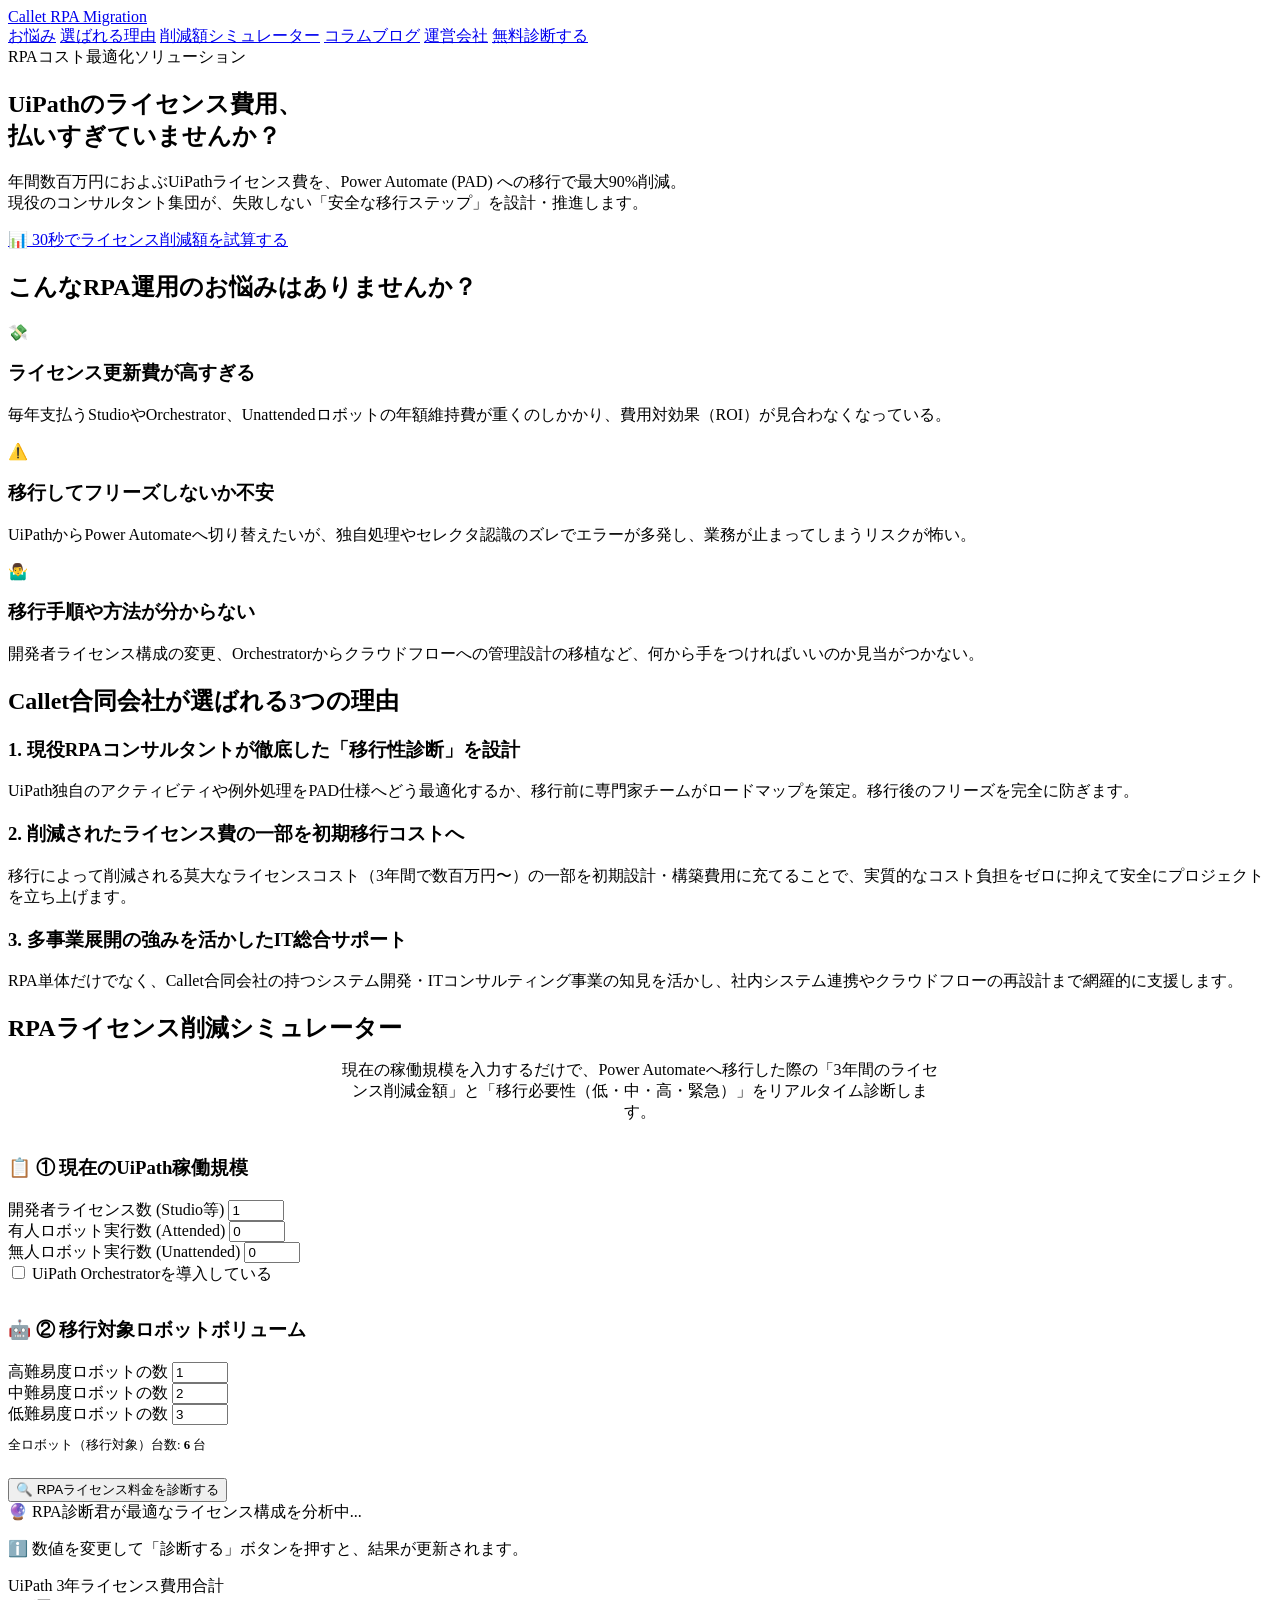
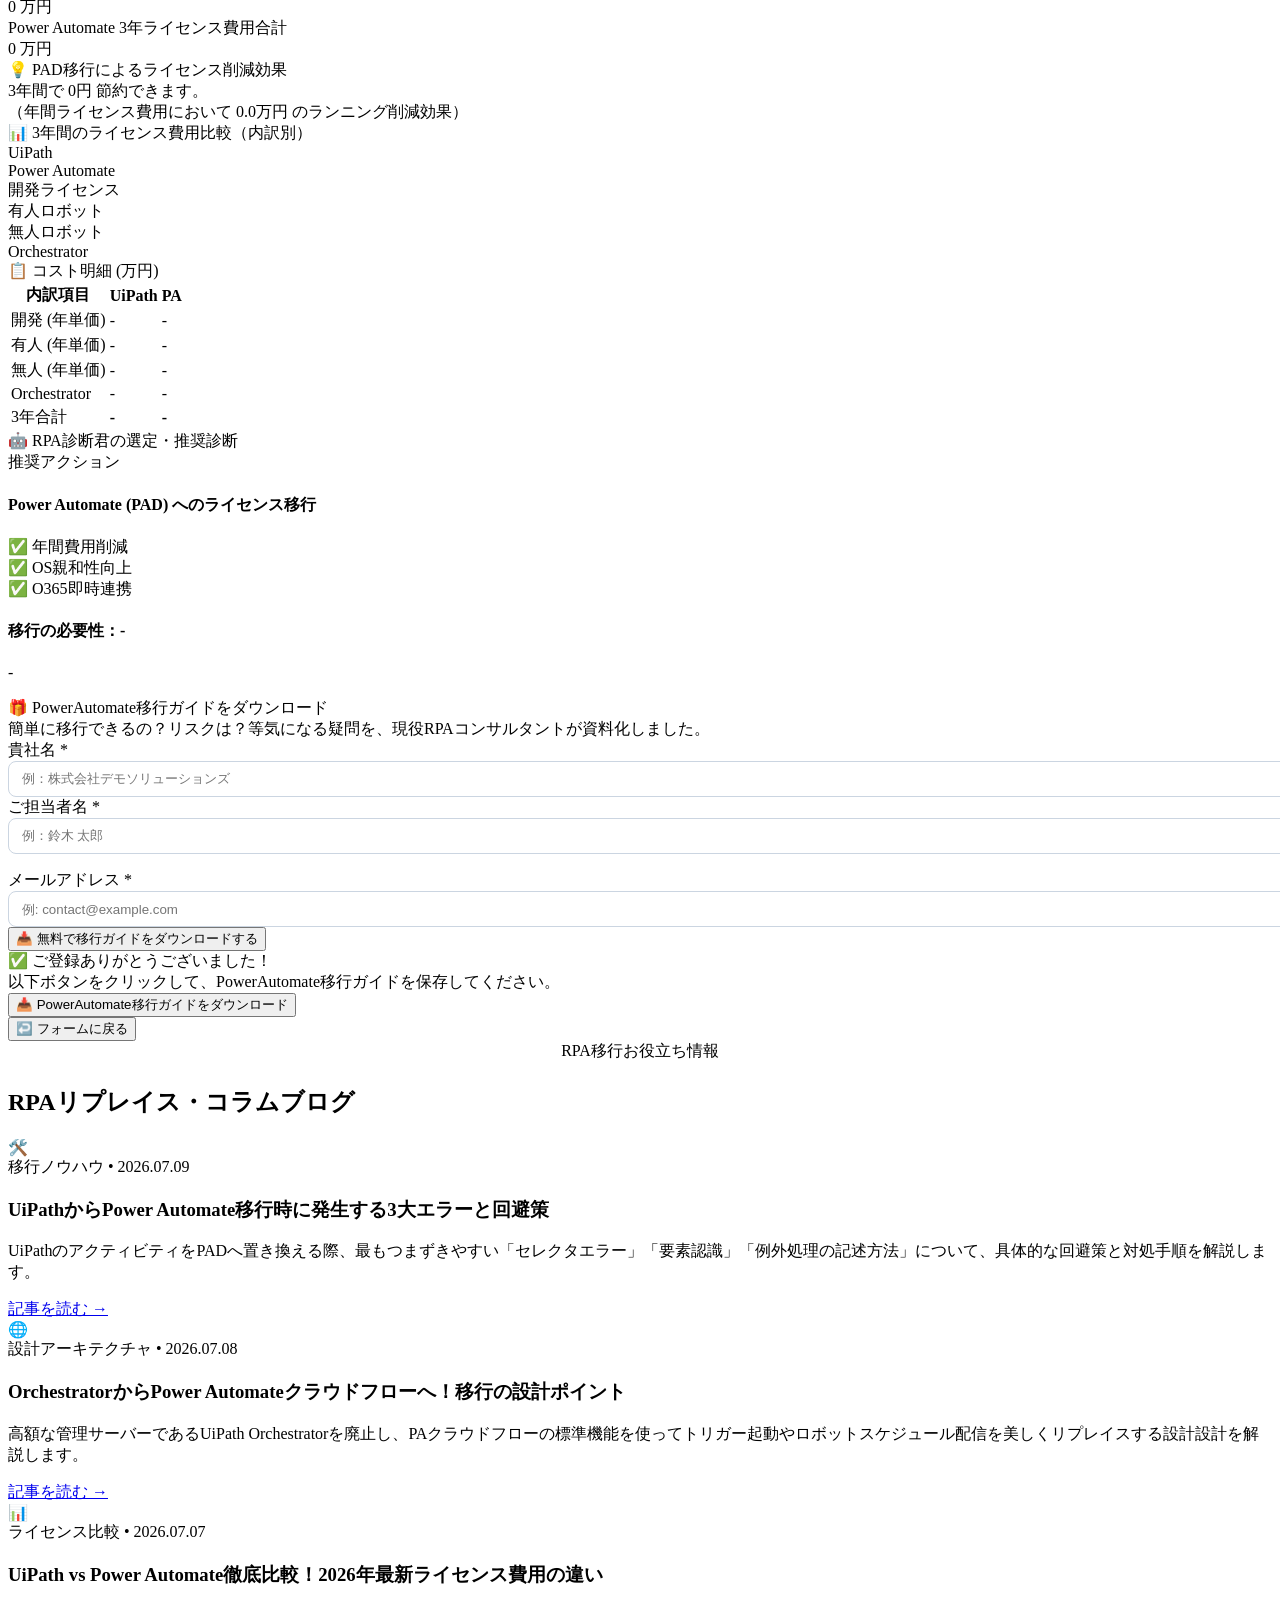
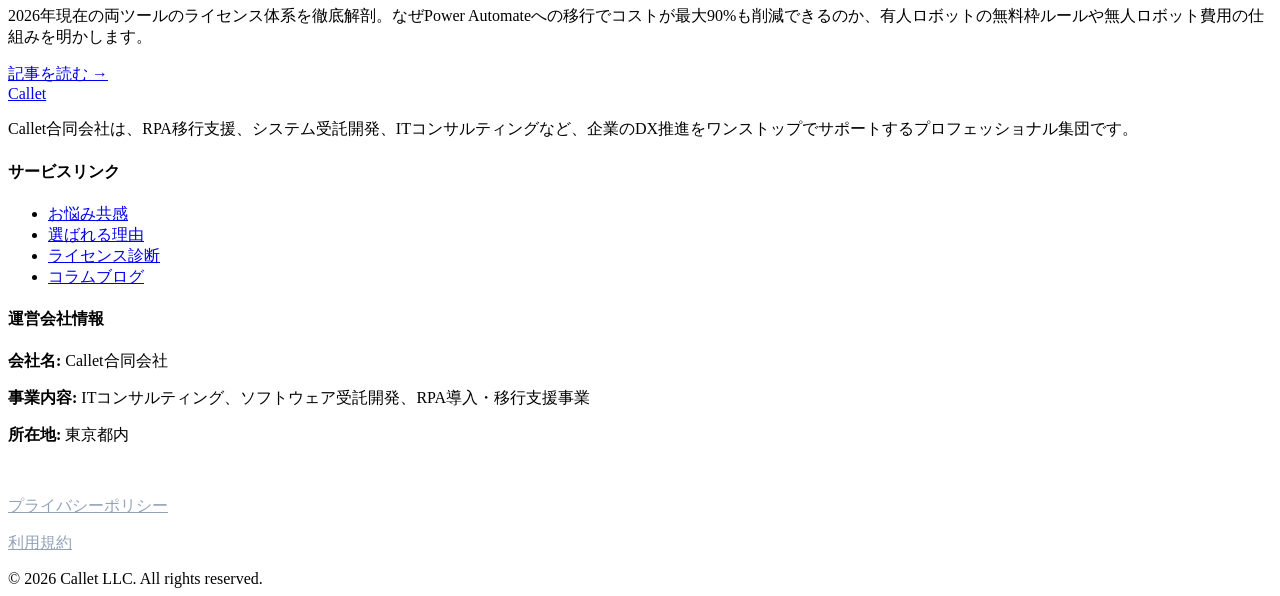
==== index.html @ a273c0b5 "Initial commit: add index.html" ====
<!DOCTYPE html>
<html lang="ja">
<head>
    <meta charset="UTF-8">
    <meta name="viewport" content="width=device-width, initial-scale=1.0">
    <title>RPAライセンス費用比較・PAD移行シミュレーター | 無料診断 | Callet合同会社</title>
    <meta name="description" content="UiPathからPower Automate (PAD) へのリプレイスで、ロボット運用ライセンス費用を最大90%削減。現役RPAコンサルタントが移行性診断から設計、安定テストまで安全な移行をフルサポートします。">
    <link rel="stylesheet" href="styles.css">
</head>
<body>

    <!-- Header Navigation -->
    <header>
        <div class="nav-container">
            <a href="#" class="logo">Callet <span>RPA Migration</span></a>
            <nav class="nav-links">
                <a href="#pain">お悩み</a>
                <a href="#features">選ばれる理由</a>
                <a href="#simulator">削減額シミュレーター</a>
                <a href="#blog">コラムブログ</a>
                <a href="#corporate">運営会社</a>
                <a href="#simulator" class="cta-nav">無料診断する</a>
            </nav>
        </div>
    </header>

    <!-- Hero Section -->
    <section class="hero-section">
        <div class="hero-container">
            <span class="badge">RPAコスト最適化ソリューション</span>
            <h1>UiPathのライセンス費用、<br><span>払いすぎていませんか？</span></h1>
            <p class="subtitle">
                年間数百万円におよぶUiPathライセンス費を、Power Automate (PAD) への移行で最大90%削減。<br>
                現役のコンサルタント集団が、失敗しない「安全な移行ステップ」を設計・推進します。
            </p>
            <a href="#simulator" class="btn-primary">📊 30秒でライセンス削減額を試算する</a>
        </div>
    </section>

    <!-- Pain Points Section -->
    <section id="pain" class="pain-section">
        <div class="section-container">
            <h2 class="section-title">こんなRPA運用のお悩みはありませんか？</h2>
            <div class="pain-grid">
                <div class="pain-card">
                    <div class="pain-icon">💸</div>
                    <h3>ライセンス更新費が高すぎる</h3>
                    <p>毎年支払うStudioやOrchestrator、Unattendedロボットの年額維持費が重くのしかかり、費用対効果（ROI）が見合わなくなっている。</p>
                </div>
                <div class="pain-card">
                    <div class="pain-icon">⚠️</div>
                    <h3>移行してフリーズしないか不安</h3>
                    <p>UiPathからPower Automateへ切り替えたいが、独自処理やセレクタ認識のズレでエラーが多発し、業務が止まってしまうリスクが怖い。</p>
                </div>
                <div class="pain-card">
                    <div class="pain-icon">🤷‍♂️</div>
                    <h3>移行手順や方法が分からない</h3>
                    <p>開発者ライセンス構成の変更、Orchestratorからクラウドフローへの管理設計の移植など、何から手をつければいいのか見当がつかない。</p>
                </div>
            </div>
        </div>
    </section>

    <!-- Features Section -->
    <section id="features" class="choose-section">
        <div class="section-container">
            <h2 class="section-title">Callet合同会社が選ばれる3つの理由</h2>
            <div class="feature-grid">
                <div class="feature-card">
                    <h3>1. 現役RPAコンサルタントが徹底した「移行性診断」を設計</h3>
                    <p>UiPath独自のアクティビティや例外処理をPAD仕様へどう最適化するか、移行前に専門家チームがロードマップを策定。移行後のフリーズを完全に防ぎます。</p>
                </div>
                <div class="feature-card">
                    <h3>2. 削減されたライセンス費の一部を初期移行コストへ</h3>
                    <p>移行によって削減される莫大なライセンスコスト（3年間で数百万円〜）の一部を初期設計・構築費用に充てることで、実質的なコスト負担をゼロに抑えて安全にプロジェクトを立ち上げます。</p>
                </div>
                <div class="feature-card">
                    <h3>3. 多事業展開の強みを活かしたIT総合サポート</h3>
                    <p>RPA単体だけでなく、Callet合同会社の持つシステム開発・ITコンサルティング事業の知見を活かし、社内システム連携やクラウドフローの再設計まで網羅的に支援します。</p>
                </div>
            </div>
        </div>
    </section>

    <!-- Simulator Section (Direct Native calculator) -->
    <section id="simulator" class="simulator-section">
        <div class="simulator-container">
            <h2 class="section-title" style="margin-bottom: 1rem;">RPAライセンス削減シミュレーター</h2>
            <p style="text-align: center; color: var(--text-muted); max-width: 600px; margin: 0 auto 2rem auto;">
                現在の稼働規模を入力するだけで、Power Automateへ移行した際の「3年間のライセンス削減金額」と「移行必要性（低・中・高・緊急）」をリアルタイム診断します。
            </p>
            
            <div class="calc-grid">
                <!-- Sidebar Input form -->
                <div class="calc-sidebar">
                    <h3>📋 ① 現在のUiPath稼働規模</h3>
                    <div class="form-group">
                        <label for="devs">開発者ライセンス数 (Studio等)</label>
                        <input type="number" id="devs" min="0" max="100" value="1">
                    </div>
                    <div class="form-group">
                        <label for="attended">有人ロボット実行数 (Attended)</label>
                        <input type="number" id="attended" min="0" max="500" value="0">
                    </div>
                    <div class="form-group">
                        <label for="unattended">無人ロボット実行数 (Unattended)</label>
                        <input type="number" id="unattended" min="0" max="100" value="0">
                    </div>
                    <div class="checkbox-group">
                        <input type="checkbox" id="has_orchestrator">
                        <label for="has_orchestrator">UiPath Orchestratorを導入している</label>
                    </div>

                    <h3 style="margin-top: 2rem;">🤖 ② 移行対象ロボットボリューム</h3>
                    <div class="form-group">
                        <label for="high_complexity">高難易度ロボットの数</label>
                        <input type="number" id="high_complexity" min="0" max="100" value="1">
                    </div>
                    <div class="form-group">
                        <label for="mid_complexity">中難易度ロボットの数</label>
                        <input type="number" id="mid_complexity" min="0" max="100" value="2">
                    </div>
                    <div class="form-group">
                        <label for="low_complexity">低難易度ロボットの数</label>
                        <input type="number" id="low_complexity" min="0" max="100" value="3">
                    </div>
                    
                    <p style="font-size: 0.8rem; color: var(--text-muted); margin-bottom: 1.5rem;" id="total_robots_caption">
                        全ロボット（移行対象）台数: <strong>6</strong> 台
                    </p>

                    <button class="btn-diagnose" id="btn_diagnose">🔍 RPAライセンス料金を診断する</button>
                </div>

                <!-- Display container -->
                <div>
                    <!-- State A: Waiting for diagnosis -->
                    <div class="loading-box" id="loading_box">
                        <div class="spinner"></div>
                        <div class="loading-text">🔮 RPA診断君が最適なライセンス構成を分析中...</div>
                    </div>

                    <!-- State B: Result display -->
                    <div class="results-box" id="results_box">
                        <p class="reset-caption">ℹ️ 数値を変更して「診断する」ボタンを押すと、結果が更新されます。</p>
                        
                        <div class="value-cards-grid">
                            <div class="val-card">
                                <div class="val-card-title">UiPath 3年ライセンス費用合計</div>
                                <div class="val-card-num" id="val_uipath_3y">0 万円</div>
                            </div>
                            <div class="val-card">
                                <div class="val-card-title">Power Automate 3年ライセンス費用合計</div>
                                <div class="val-card-num" id="val_pa_3y">0 万円</div>
                            </div>
                        </div>

                        <!-- Savings banner -->
                        <div class="savings-banner" id="savings_banner">
                            <span class="savings-label">💡 PAD移行によるライセンス削減効果</span>
                            <div class="savings-amount" id="val_savings">3年間で 0円 節約できます。</div>
                            <span class="savings-sub" id="val_savings_sub">（年間ライセンス費用において 0.0万円 のランニング削減効果）</span>
                        </div>

                        <!-- Graph and Details -->
                        <div class="data-display-grid">
                            <div class="chart-container">
                                <div class="chart-title">📊 3年間のライセンス費用比較（内訳別）</div>
                                <div class="chart-stage">
                                    <div class="chart-bar-wrapper">
                                        <div class="chart-bar" id="bar_uipath">
                                            <div class="chart-segment seg-orch" id="seg_ui_orch"></div>
                                            <div class="chart-segment seg-unattended" id="seg_ui_unattended"></div>
                                            <div class="chart-segment seg-attended" id="seg_ui_attended"></div>
                                            <div class="chart-segment seg-dev" id="seg_ui_dev"></div>
                                        </div>
                                        <div class="chart-label">UiPath</div>
                                    </div>
                                    <div class="chart-bar-wrapper">
                                        <div class="chart-bar" id="bar_pa">
                                            <div class="chart-segment seg-unattended" id="seg_pa_unattended"></div>
                                            <div class="chart-segment seg-attended" id="seg_pa_attended"></div>
                                            <div class="chart-segment seg-dev" id="seg_pa_dev"></div>
                                        </div>
                                        <div class="chart-label">Power Automate</div>
                                    </div>
                                </div>
                                <div class="chart-legend">
                                    <div class="legend-item"><div class="legend-color seg-dev"></div>開発ライセンス</div>
                                    <div class="legend-item"><div class="legend-color seg-attended"></div>有人ロボット</div>
                                    <div class="legend-item"><div class="legend-color seg-unattended"></div>無人ロボット</div>
                                    <div class="legend-item"><div class="legend-color seg-orch"></div>Orchestrator</div>
                                </div>
                            </div>

                            <div class="table-container">
                                <div class="table-title">📋 コスト明細 (万円)</div>
                                <table class="detail-table">
                                    <thead>
                                        <tr>
                                            <th>内訳項目</th>
                                            <th>UiPath</th>
                                            <th>PA</th>
                                        </tr>
                                    </thead>
                                    <tbody>
                                        <tr>
                                            <td>開発 (年単価)</td>
                                            <td id="td_ui_dev">-</td>
                                            <td id="td_pa_dev">-</td>
                                        </tr>
                                        <tr>
                                            <td>有人 (年単価)</td>
                                            <td id="td_ui_attended">-</td>
                                            <td id="td_pa_attended">-</td>
                                        </tr>
                                        <tr>
                                            <td>無人 (年単価)</td>
                                            <td id="td_ui_unattended">-</td>
                                            <td id="td_pa_unattended">-</td>
                                        </tr>
                                        <tr>
                                            <td>Orchestrator</td>
                                            <td id="td_ui_orch">-</td>
                                            <td>-</td>
                                        </tr>
                                        <tr>
                                            <td>3年合計</td>
                                            <td id="td_ui_total" style="font-weight:700;">-</td>
                                            <td id="td_pa_total" style="font-weight:700;">-</td>
                                        </tr>
                                    </tbody>
                                </table>
                            </div>
                        </div>

                        <!-- Recommendations -->
                        <div class="rec-box">
                            <div class="rec-title">🤖 RPA診断君の選定・推奨診断</div>
                            <div class="rec-grid">
                                <div class="rec-action-card">
                                    <span class="rec-action-tag">推奨アクション</span>
                                    <h4 class="rec-action-val">Power Automate (PAD) へのライセンス移行</h4>
                                    <div class="rec-action-points">
                                        <div>✅ 年間費用削減</div>
                                        <div>✅ OS親和性向上</div>
                                        <div>✅ O365即時連携</div>
                                    </div>
                                </div>
                                <div class="rec-details">
                                    <h4>移行の必要性：<span class="urgency-badge-span" id="val_urgency_badge">-</span></h4>
                                    <p class="rec-desc-text" id="val_urgency_desc">-</p>
                                </div>
                            </div>
                        </div>

                        <!-- Download Area -->
                        <div class="cta-download-box" id="cta_download_area">
                            <div class="download-title">🎁 PowerAutomate移行ガイドをダウンロード</div>
                            <div class="download-sub">簡単に移行できるの？リスクは？等気になる疑問を、現役RPAコンサルタントが資料化しました。</div>
                            
                            <!-- Download Input Form -->
                            <div class="native-form" id="dl_form_box">
                                <div class="form-row">
                                    <div class="form-group">
                                        <label for="company_name">貴社名 *</label>
                                        <input type="text" id="company_name" placeholder="例：株式会社デモソリューションズ" style="width:100%; padding:0.6rem 0.8rem; border:1px solid #CBD5E1; border-radius:8px; outline:none;">
                                    </div>
                                    <div class="form-group">
                                        <label for="contact_name">ご担当者名 *</label>
                                        <input type="text" id="contact_name" placeholder="例：鈴木 太郎" style="width:100%; padding:0.6rem 0.8rem; border:1px solid #CBD5E1; border-radius:8px; outline:none;">
                                    </div>
                                </div>
                                <div class="form-group" style="margin-top:1rem;">
                                    <label for="email">メールアドレス *</label>
                                    <input type="email" id="email" placeholder="例: contact@example.com" style="width:100%; padding:0.6rem 0.8rem; border:1px solid #CBD5E1; border-radius:8px; outline:none;">
                                </div>
                                <button class="btn-submit-download" id="btn_submit_download">📥 無料で移行ガイドをダウンロードする</button>
                            </div>

                            <!-- Success Area -->
                            <div class="download-success-box" id="dl_success_box">
                                <div class="download-success-title">✅ ご登録ありがとうございました！</div>
                                <div class="download-success-sub">以下ボタンをクリックして、PowerAutomate移行ガイドを保存してください。</div>
                                <button class="btn-file-dl" id="btn_trigger_file_dl">📥 PowerAutomate移行ガイドをダウンロード</button>
                                <br>
                                <button class="btn-form-reset" id="btn_form_reset">↩️ フォームに戻る</button>
                            </div>
                        </div>

                    </div>
                </div>
            </div>
        </div>
    </section>

    <!-- Blog Archive Section (New) -->
    <section id="blog" class="blog-section">
        <div class="section-container">
            <span class="badge" style="display:block; width:fit-content; margin:0 auto 1.5rem auto;">RPA移行お役立ち情報</span>
            <h2 class="section-title">RPAリプレイス・コラムブログ</h2>
            
            <div class="blog-grid">
                <!-- Blog Card 1 -->
                <div class="blog-card">
                    <div class="blog-card-image-placeholder">🛠️</div>
                    <div class="blog-card-content">
                        <div class="blog-card-meta">移行ノウハウ • 2026.07.09</div>
                        <h3 class="blog-card-title">UiPathからPower Automate移行時に発生する3大エラーと回避策</h3>
                        <p class="blog-card-excerpt">UiPathのアクティビティをPADへ置き換える際、最もつまずきやすい「セレクタエラー」「要素認識」「例外処理の記述方法」について、具体的な回避策と対処手順を解説します。</p>
                        <a href="blog-details.html?id=1" class="blog-card-link">記事を読む &rarr;</a>
                    </div>
                </div>

                <!-- Blog Card 2 -->
                <div class="blog-card">
                    <div class="blog-card-image-placeholder">🌐</div>
                    <div class="blog-card-content">
                        <div class="blog-card-meta">設計アーキテクチャ • 2026.07.08</div>
                        <h3 class="blog-card-title">OrchestratorからPower Automateクラウドフローへ！移行の設計ポイント</h3>
                        <p class="blog-card-excerpt">高額な管理サーバーであるUiPath Orchestratorを廃止し、PAクラウドフローの標準機能を使ってトリガー起動やロボットスケジュール配信を美しくリプレイスする設計設計を解説します。</p>
                        <a href="blog-details.html?id=2" class="blog-card-link">記事を読む &rarr;</a>
                    </div>
                </div>

                <!-- Blog Card 3 -->
                <div class="blog-card">
                    <div class="blog-card-image-placeholder">📊</div>
                    <div class="blog-card-content">
                        <div class="blog-card-meta">ライセンス比較 • 2026.07.07</div>
                        <h3 class="blog-card-title">UiPath vs Power Automate徹底比較！2026年最新ライセンス費用の違い</h3>
                        <p class="blog-card-excerpt">2026年現在の両ツールのライセンス体系を徹底解剖。なぜPower Automateへの移行でコストが最大90%も削減できるのか、有人ロボットの無料枠ルールや無人ロボット費用の仕組みを明かします。</p>
                        <a href="blog-details.html?id=3" class="blog-card-link">記事を読む &rarr;</a>
                    </div>
                </div>
            </div>
        </div>
    </section>

    <!-- Footer -->
    <footer id="corporate">
        <div class="footer-container">
            <div>
                <a href="#" class="footer-logo">Callet</a>
                <p class="footer-desc">
                    Callet合同会社は、RPA移行支援、システム受託開発、ITコンサルティングなど、企業のDX推進をワンストップでサポートするプロフェッショナル集団です。
                </p>
            </div>
            <div>
                <h4 class="footer-title">サービスリンク</h4>
                <ul class="footer-links">
                    <li><a href="#pain">お悩み共感</a></li>
                    <li><a href="#features">選ばれる理由</a></li>
                    <li><a href="#simulator">ライセンス診断</a></li>
                    <li><a href="#blog">コラムブログ</a></li>
                </ul>
            </div>
            <div>
                <h4 class="footer-title">運営会社情報</h4>
                <div class="corporate-info">
                    <p><strong>会社名:</strong> Callet合同会社</p>
                    <p><strong>事業内容:</strong> ITコンサルティング、ソフトウェア受託開発、RPA導入・移行支援事業</p>
                    <p><strong>所在地:</strong> 東京都内</p>
                    <br>
                    <p><a href="#" style="color: #94A3B8; text-decoration: underline;">プライバシーポリシー</a></p>
                    <p><a href="#" style="color: #94A3B8; text-decoration: underline;">利用規約</a></p>
                </div>
            </div>
        </div>
        <div class="copyright">
            © 2026 Callet LLC. All rights reserved.
        </div>
    </footer>

    <!-- Native JavaScript Calculator and Download logic -->
    <script>
        // DOM Elements
        const devsInput = document.getElementById('devs');
        const attendedInput = document.getElementById('attended');
        const unattendedInput = document.getElementById('unattended');
        const orchestratorInput = document.getElementById('has_orchestrator');
        
        const highInput = document.getElementById('high_complexity');
        const midInput = document.getElementById('mid_complexity');
        const lowInput = document.getElementById('low_complexity');
        const totalRobotsCaption = document.getElementById('total_robots_caption');
        
        const btnDiagnose = document.getElementById('btn_diagnose');
        const loadingBox = document.getElementById('loading_box');
        const resultsBox = document.getElementById('results_box');
        
        // Output Results Elements
        const valUipath3y = document.getElementById('val_uipath_3y');
        const valPa3y = document.getElementById('val_pa_3y');
        const savingsBanner = document.getElementById('savings_banner');
        const valSavings = document.getElementById('val_savings');
        const valSavingsSub = document.getElementById('val_savings_sub');
        
        // Detailed Table Cells
        const tdUiDev = document.getElementById('td_ui_dev');
        const tdPaDev = document.getElementById('td_pa_dev');
        const tdUiAtt = document.getElementById('td_ui_attended');
        const tdPaAtt = document.getElementById('td_pa_attended');
        const tdUiUnatt = document.getElementById('td_ui_unattended');
        const tdPaUnatt = document.getElementById('td_pa_unattended');
        const tdUiOrch = document.getElementById('td_ui_orch');
        const tdUiTotal = document.getElementById('td_ui_total');
        const tdPaTotal = document.getElementById('td_pa_total');
        
        // CSS Stacked Bar Chart Elements
        const barUipath = document.getElementById('bar_uipath');
        const barPa = document.getElementById('bar_pa');
        const segUiOrch = document.getElementById('seg_ui_orch');
        const segUiUnatt = document.getElementById('seg_ui_unattended');
        const segUiAtt = document.getElementById('seg_ui_attended');
        const segUiDev = document.getElementById('seg_ui_dev');
        const segPaUnatt = document.getElementById('seg_pa_unattended');
        const segPaAtt = document.getElementById('seg_pa_attended');
        const segPaDev = document.getElementById('seg_pa_dev');
        
        // Recommendation elements
        const urgencyBadge = document.getElementById('val_urgency_badge');
        const urgencyDesc = document.getElementById('val_urgency_desc');
        
        // Download elements
        const companyInput = document.getElementById('company_name');
        const contactInput = document.getElementById('contact_name');
        const emailInput = document.getElementById('email');
        const btnSubmitDownload = document.getElementById('btn_submit_download');
        const dlFormBox = document.getElementById('dl_form_box');
        const dlSuccessBox = document.getElementById('dl_success_box');
        const btnTriggerFileDl = document.getElementById('btn_trigger_file_dl');
        const btnFormReset = document.getElementById('btn_form_reset');

        // State variables for dynamic results
        let calculatedData = {};

        // Recalculate total robot counts dynamic caption
        function updateRobotCaption() {
            const high = parseInt(highInput.value) || 0;
            const mid = parseInt(midInput.value) || 0;
            const low = parseInt(lowInput.value) || 0;
            const total = high + mid + low;
            totalRobotsCaption.innerHTML = `全ロボット（移行対象）台数: <strong>${total}</strong> 台`;
        }

        [highInput, midInput, lowInput].forEach(inp => {
            inp.addEventListener('input', updateRobotCaption);
        });

        // Hide results if input values are changed (matches streamlit behavior)
        function resetResultState() {
            resultsBox.style.display = 'none';
            loadingBox.style.display = 'none';
        }

        [devsInput, attendedInput, unattendedInput, orchestratorInput, highInput, midInput, lowInput].forEach(inp => {
            inp.addEventListener('input', resetResultState);
        });

        // Main Diagnose Trigger
        btnDiagnose.addEventListener('click', () => {
            // Hide result, show spinner
            resultsBox.style.display = 'none';
            loadingBox.style.display = 'flex';
            
            // Smooth Scroll to loader
            loadingBox.scrollIntoView({ behavior: 'smooth', block: 'nearest' });

            setTimeout(() => {
                // Run calculations after 1.2s delay
                runDiagnosis();
                loadingBox.style.display = 'none';
                resultsBox.style.display = 'block';
                
                // Animate bars on load
                applyChartHeight();
                resultsBox.scrollIntoView({ behavior: 'smooth', block: 'nearest' });
            }, 1200);
        });

        function runDiagnosis() {
            // Read current parameters
            const devs = parseInt(devsInput.value) || 0;
            const attended = parseInt(attendedInput.value) || 0;
            const unattended = parseInt(unattendedInput.value) || 0;
            const hasOrch = orchestratorInput.checked;
            
            const high = parseInt(highInput.value) || 0;
            const mid = parseInt(midInput.value) || 0;
            const low = parseInt(lowInput.value) || 0;
            const totalRobots = high + mid + low;

            // Unit costs (万 Yen)
            const UI_DEV = 40.0;
            const UI_ATTENDED = 15.0;
            const UI_UNATTENDED = 100.0;
            const UI_ORCH = hasOrch ? 250.0 : 0.0;

            const PA_DEV = 2.4;
            const PA_ATTENDED = 2.4;
            const PA_UNATTENDED = 18.0;

            // UiPath Annual Calculations
            const uiAnnualDev = devs * UI_DEV;
            const uiAnnualAtt = attended * UI_ATTENDED;
            const uiAnnualUnatt = unattended * UI_UNATTENDED;
            const uiAnnualOrch = UI_ORCH;
            const uiAnnualTotal = uiAnnualDev + uiAnnualAtt + uiAnnualUnatt + uiAnnualOrch;
            const ui3yTotal = uiAnnualTotal * 3;

            // Power Automate Annual Calculations
            const paAnnualDev = devs * PA_DEV;
            const extraAttended = Math.max(0, attended - devs);
            const paAnnualAtt = extraAttended * PA_ATTENDED;
            const paAnnualUnatt = unattended * PA_UNATTENDED;
            const paAnnualTotal = paAnnualDev + paAnnualAtt + paAnnualUnatt;
            const pa3yTotal = paAnnualTotal * 3;

            const diff3y = Math.abs(ui3yTotal - pa3yTotal);
            const diff3yYen = diff3y * 10000;
            const diffAnnual = Math.abs(uiAnnualTotal - paAnnualTotal);

            // Save results to state
            calculatedData = {
                ui3yTotal,
                pa3yTotal,
                diff3yYen,
                diffAnnual,
                totalRobots,
                high, mid, low,
                hasOrch
            };

            // Render Cost totals
            valUipath3y.innerText = `${ui3yTotal.toLocaleString(undefined, {minimumFractionDigits: 1, maximumFractionDigits: 1})} 万円`;
            valPa3y.innerText = `${pa3yTotal.toLocaleString(undefined, {minimumFractionDigits: 1, maximumFractionDigits: 1})} 万円`;

            // Savings summary banner red highlight if > 500k yen
            valSavings.innerText = `3年間で ${diff3yYen.toLocaleString()}円 節約できます。`;
            valSavingsSub.innerText = `（年間ライセンス費用において ${diffAnnual.toLocaleString(undefined, {minimumFractionDigits: 1, maximumFractionDigits: 1})}万円 のランニング削減効果）`;
            if (diff3yYen > 500000) {
                savingsBanner.classList.add('emphasized');
            } else {
                savingsBanner.classList.remove('emphasized');
            }

            // Render Table Details
            tdUiDev.innerText = `${uiAnnualDev.toFixed(1)} /年`;
            tdPaDev.innerText = `${paAnnualDev.toFixed(1)} /年`;
            tdUiAtt.innerText = `${uiAnnualAtt.toFixed(1)} /年`;
            tdPaAtt.innerText = `${paAnnualAtt.toFixed(1)} /年`;
            tdUiUnatt.innerText = `${uiAnnualUnatt.toFixed(1)} /年`;
            tdPaUnatt.innerText = `${paAnnualUnatt.toFixed(1)} /年`;
            tdUiOrch.innerText = `${uiAnnualOrch.toFixed(1)} /年`;
            tdUiTotal.innerText = `${ui3yTotal.toFixed(1)} 万円`;
            tdPaTotal.innerText = `${pa3yTotal.toFixed(1)} 万円`;

            // Urgency & Recommendations logic
            let urgencyLevel = "中";
            let badgeText = "🔵 中";
            let badgeClass = "urg_mid";
            let descText = "";

            if (devs <= 1 && attended <= 2 && unattended === 0 && totalRobots <= 3) {
                urgencyLevel = "低";
                badgeText = "🟢 低";
                badgeClass = "urg_low";
                descText = `現在稼働中のUiPathのライセンス規模および移行対象のロボット台数が少ないため、コストや管理負荷における移行の必要性は「**低**」です。現状の運用を継続してもコスト的負担は小さいですが、将来的な拡張を見据えて今のうちにPADへの移行ロードマップを検証しておくことは有益です。<br><br>今回の対象には、中難易度ロボットが <strong>${mid}台</strong>、低難易度ロボットが <strong>${low}台</strong> 含まれています。これらは比較的シンプルな設計ですが、UiPathとPADの要素認識の違いにより一部エラーが発生する可能性があるため、移行時は簡単な動作チェックを行うのがお勧めです。`;
            } else if (diff3y >= 200.0 || hasOrch) {
                urgencyLevel = "緊急";
                badgeText = "🔴 緊急";
                badgeClass = "urg_emergency";
                const orchText = hasOrch ? "また、現在高額なOrchestratorを使用されているため、スケジュール配信やトリガーの仕組みをPower Automateクラウドフローへ移植するための『管理構造の再設計』が必須となります。" : "";
                descText = `ライセンス削減可能額が極めて大きい（3年間で <strong>${diff3y.toFixed(1)}万円</strong> のコスト削減余地あり）ため、移行の必要性は「**緊急**」です。毎月の余剰ライセンス維持費のロスが大きいため、早期の移行計画策定を強く推奨します。${orchText}<br><br>なお、移行対象に含まれる高難易度ロボット（<strong>${high}台</strong>）や中難易度ロボット（<strong>${mid}台</strong>）には、複雑な例外処理ロジックやUiPathの独自アクティビティが多く組み込まれているため、単純コピーでの移行はエラー多発の主因になります。移行後にロボットがフリーズするなどの不具合を防ぐため、事前に専門アーキテクトによる『移行性診断（コードリファクタリング計画）』を強く推奨します。<br><br>削減される莫大なライセンスコストの一部を移行初期コストに充てることで、実質的な持ち出し（リスク）を最小限に抑えた安全な移行プロジェクトを立ち上げることが可能です。`;
            } else if (diff3y >= 50.0 || high >= 1 || unattended >= 1) {
                urgencyLevel = "高";
                badgeText = "🟠 高";
                badgeClass = "urg_high";
                const unattendedText = unattended >= 1 ? "無人ロボット（Unattended）が稼働しているため、ライセンス費用の削減ポテンシャルが大きく、PAD移行による恩恵が非常に大きくなります。" : "";
                descText = `${unattendedText}移行によるランニングコストの削減幅が大きいため、移行の必要性は「**高**」です。次回のライセンス更新時期に合わせて、計画的な移行プロジェクトを本格検討すべき状態です。<br><br>今回移行対象となる高難易度ロボット（<strong>${high}台</strong>）および中難易度ロボット（<strong>${mid}台</strong>）は、複雑な例外処理ロジックやUiPathの独自アクティビティが組み込まれているため、PADへの単純な置き換えだけでは移行後にロボットがフリーズするなどの不具合が起きやすい傾向にあります。<br><br>そのため、事前に専門アーキテクトによる『移行性診断（コードリファクタリング計画）』を受けることを推奨します。削減される莫大なライセンスコストの一部を移行初期コストに充てることで、実質リスクゼロで安全な移行プロジェクトを推進することが可能です。`;
            } else {
                urgencyLevel = "中";
                badgeText = "🔵 中";
                badgeClass = "urg_mid";
                descText = `ライセンス削減メリットが一定程度見込めるため、移行の必要性は「**中**」です。直ちに移行しない場合も、次回のライセンス更新タイミングに照準を合わせたスムーズな移行に向けて、既存資産の整理や移行の予備診断を進めておくのが適しています。<br><br>移行対象にロボット（高難易度: <strong>${high}台</strong>、中難易度: <strong>${mid}台</strong>）が含まれる場合、UiPathの独自仕様やエラーリカバリ処理が含まれていることが多く、単純置換ではフリーズなどの不具合が発生しやすいため、専門アーキテクトによる『移行性診断（コードリファクタリング計画）』を推奨します。<br><br>削減されるライセンスコストの一部を移行の初期設計費用に充てることで、リスクを最小限に抑えた安全な移行プロジェクトが実現できます。`;
            }

            urgencyBadge.innerText = badgeText;
            urgencyBadge.className = `urgency-badge-span ${badgeClass}`;
            urgencyDesc.innerHTML = descText;
        }

        // Apply visual chart heights dynamically using style values
        function applyChartHeight() {
            const uiVal = calculatedData.ui3yTotal || 1;
            const paVal = calculatedData.pa3yTotal || 1;
            const maxVal = Math.max(uiVal, paVal);

            // Prepare segment costs (in 3-Year totals)
            const devs = parseInt(devsInput.value) || 0;
            const attended = parseInt(attendedInput.value) || 0;
            const unattended = parseInt(unattendedInput.value) || 0;
            const hasOrch = orchestratorInput.checked;

            const uiDev = devs * 40.0 * 3;
            const uiAtt = attended * 15.0 * 3;
            const uiUnatt = unattended * 100.0 * 3;
            const uiOrch = (hasOrch ? 250.0 : 0.0) * 3;

            const paDev = devs * 2.4 * 3;
            const paAtt = Math.max(0, attended - devs) * 2.4 * 3;
            const paUnatt = unattended * 18.0 * 3;

            // Apply total heights (relative percentage)
            const uiHeightPct = (uiVal / maxVal) * 100;
            const paHeightPct = (paVal / maxVal) * 100;
            barUipath.style.height = `${uiHeightPct}%`;
            barPa.style.height = `${paHeightPct}%`;

            // Apply segments flex ratio or percentage
            segUiOrch.style.height = `${(uiOrch / uiVal) * 100}%`;
            segUiOrch.setAttribute('data-tooltip', `Orchestrator: ${uiOrch.toFixed(1)}万円`);
            segUiUnatt.style.height = `${(uiUnatt / uiVal) * 100}%`;
            segUiUnatt.setAttribute('data-tooltip', `無人ロボット: ${uiUnatt.toFixed(1)}万円`);
            segUiAtt.style.height = `${(uiAtt / uiVal) * 100}%`;
            segUiAtt.setAttribute('data-tooltip', `有人ロボット: ${uiAtt.toFixed(1)}万円`);
            segUiDev.style.height = `${(uiDev / uiVal) * 100}%`;
            segUiDev.setAttribute('data-tooltip', `開発ライセンス: ${uiDev.toFixed(1)}万円`);

            segPaUnatt.style.height = `${(paUnatt / paVal) * 100}%`;
            segPaUnatt.setAttribute('data-tooltip', `無人ロボット: ${paUnatt.toFixed(1)}万円`);
            segPaAtt.style.height = `${(paAtt / paVal) * 100}%`;
            segPaAtt.setAttribute('data-tooltip', `有人ロボット: ${paAtt.toFixed(1)}万円`);
            segPaDev.style.height = `${(paDev / paVal) * 100}%`;
            segPaDev.setAttribute('data-tooltip', `開発ライセンス: ${paDev.toFixed(1)}万円`);
        }

        // Form Submit & Download Logic
        btnSubmitDownload.addEventListener('click', () => {
            const company = companyInput.value.trim();
            const contact = contactInput.value.trim();
            const email = emailInput.value.trim();

            if (!company || !contact || !email) {
                alert('「貴社名」「ご担当者名」「メールアドレス」は必須入力項目です。');
                return;
            }

            // Hide form, show success DL trigger
            dlFormBox.style.display = 'none';
            dlSuccessBox.style.display = 'block';
        });

        // Trigger dynamic text file creation and auto-download
        btnTriggerFileDl.addEventListener('click', () => {
            const data = calculatedData;
            
            const fileContent = `# Power Automate 移行成功ガイドブック
RPA移行推進チーム 特別編集

---

## 📊 今回の試算結果サマリー
- 移行対象ロボット数: ${data.totalRobots}台（高難易度: ${data.high}台、中難易度: ${data.mid}台、低難易度: ${data.low}台）
- Orchestrator利用: ${data.hasOrch ? 'あり' : 'なし'}
- 3年間でのライセンス削減効果額: ${data.diff3yYen.toLocaleString()}円

---

## ⚡ 移行時の3大技術障壁と解決策

1. 【Orchestratorの移行壁】
   - スケジュール・トリガー・認証情報の管理をPower Automateクラウドフローへ移植するための再設計ガイド。
2. 【高難易度ロボットの移行壁】
   - UiPath独自のアクティビティをPADのネイティブアクションに効率的・安全にリファクタリングする移行パターン。
3. 【安定性テストの重要性】
   - セレクタ認識ズレを解消し、本番環境でエラーなく稼働させるためのステップテスト設計。

---
💡 個別の技術的相談・本格的な移行診断も無料で承っております。お気軽に contact@example.com までお問い合わせください。
`;

            const blob = new Blob([fileContent], { type: 'text/plain;charset=utf-8;' });
            const url = URL.createObjectURL(blob);
            
            const link = document.createElement('a');
            link.href = url;
            link.setAttribute('download', 'PowerAutomate_Migration_Guide.txt');
            document.body.appendChild(link);
            link.click();
            document.body.removeChild(link);
        });

        btnFormReset.addEventListener('click', () => {
            // Reset fields
            companyInput.value = '';
            contactInput.value = '';
            emailInput.value = '';
            
            // Toggle view
            dlSuccessBox.style.display = 'none';
            dlFormBox.style.display = 'block';
        });
    </script>

</body>
</html>
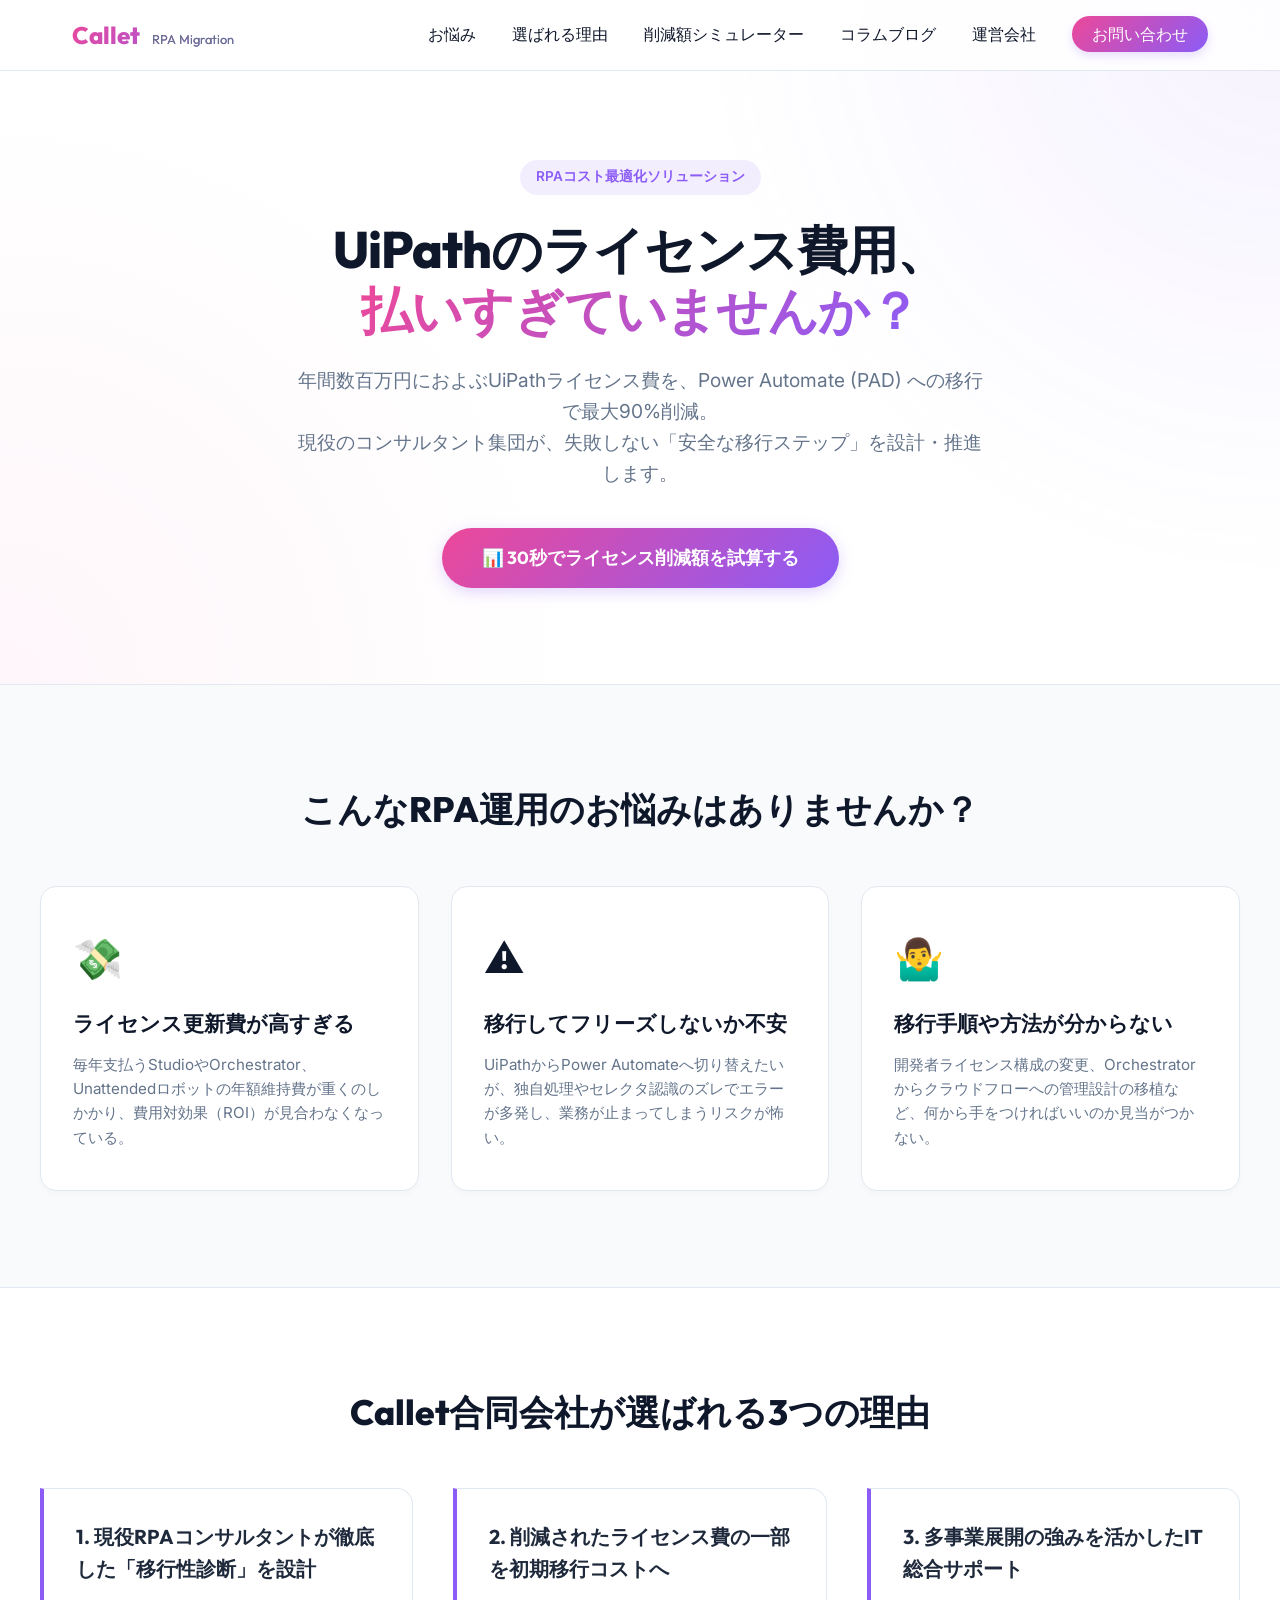
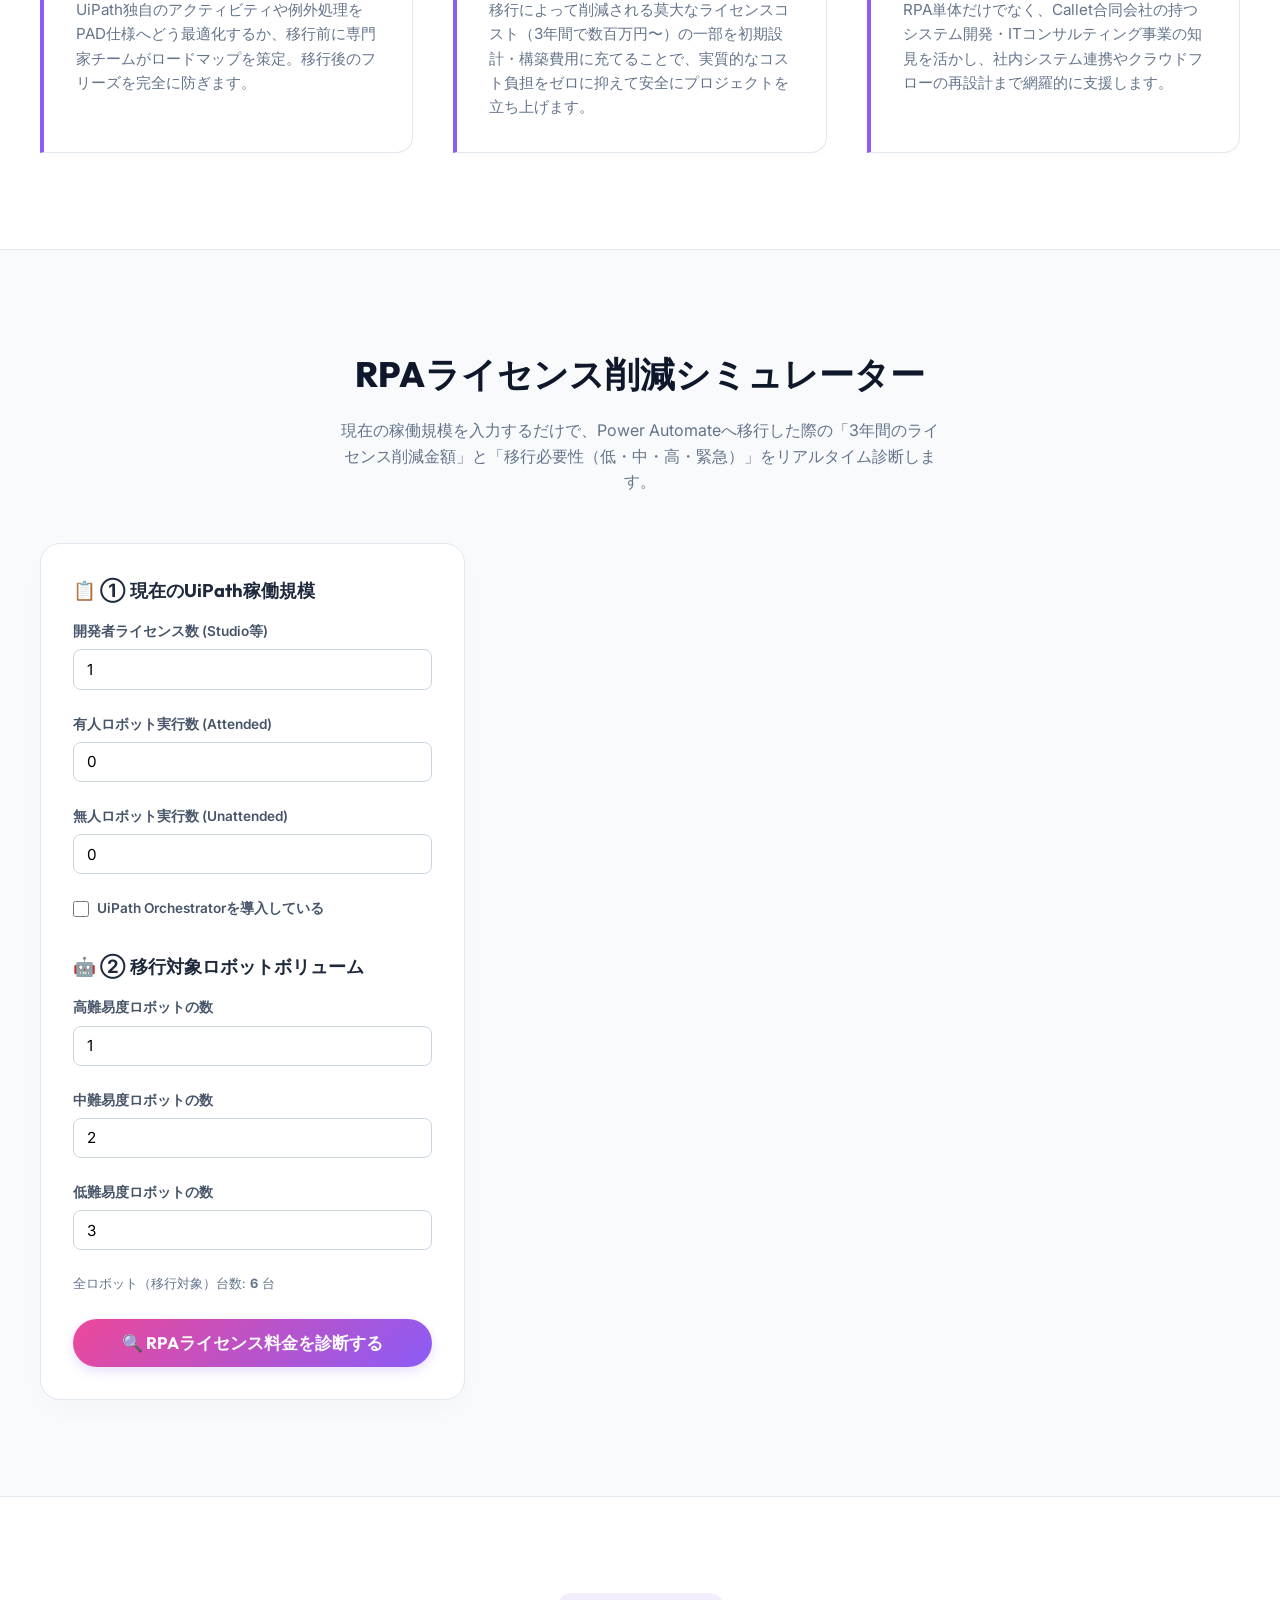
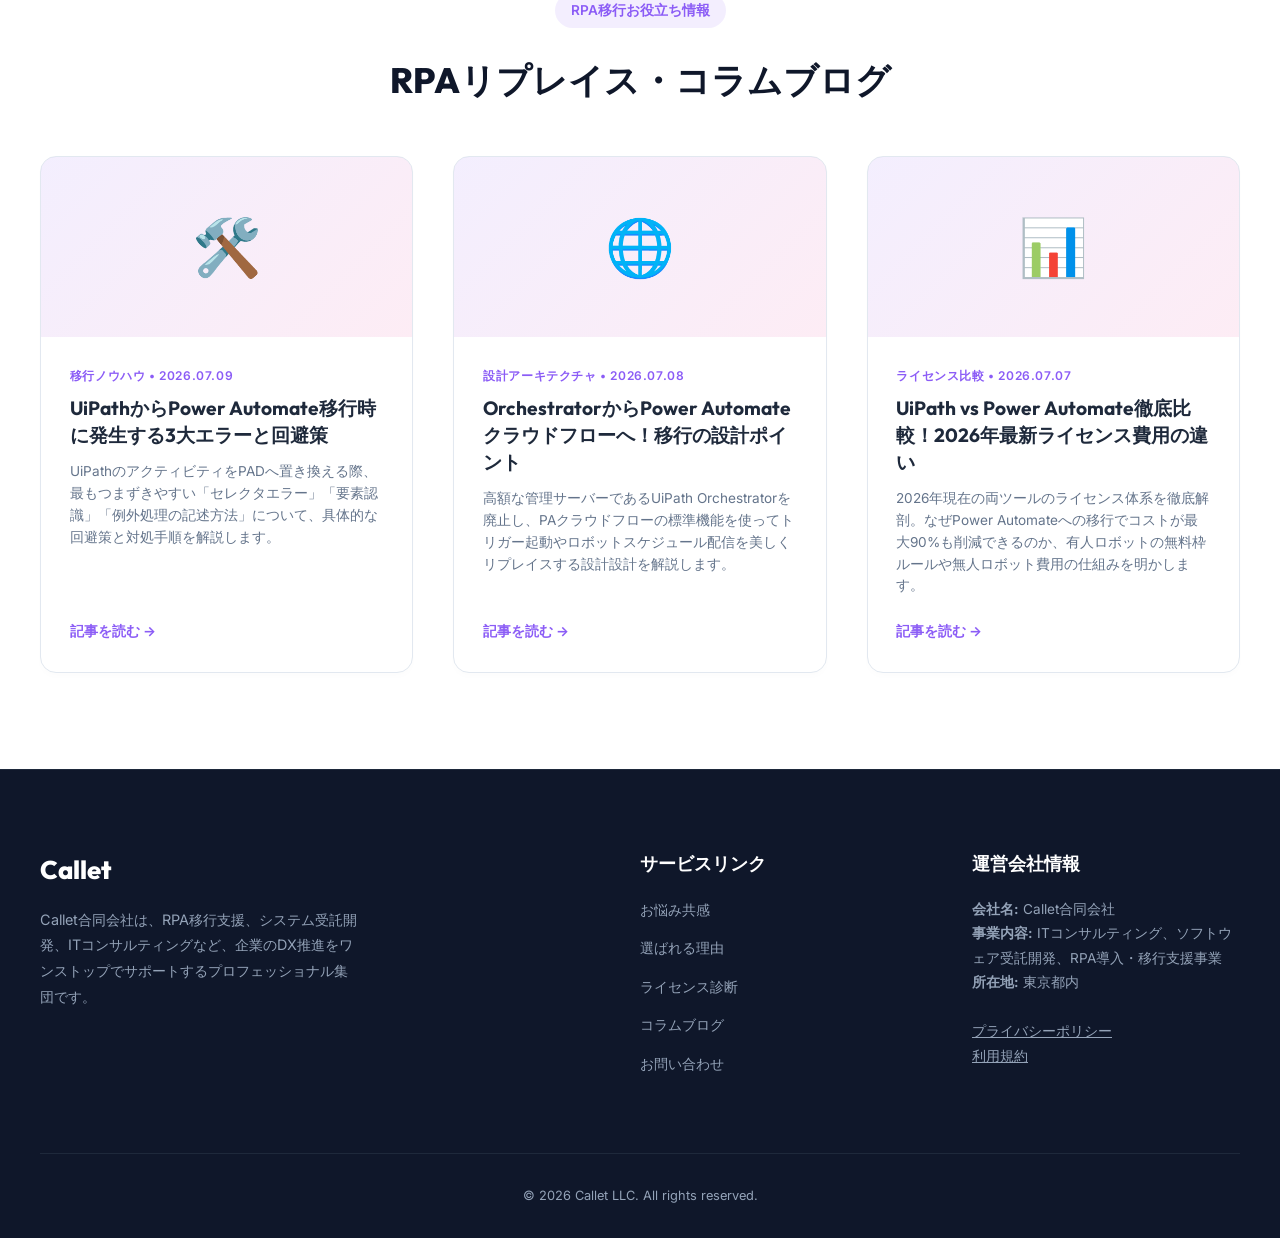
==== commit 421a14f8: "Auto-deployed: update index.html" ====
--- a/index.html
+++ b/index.html
@@ -19,7 +19,7 @@
                 <a href="#simulator">削減額シミュレーター</a>
                 <a href="#blog">コラムブログ</a>
                 <a href="#corporate">運営会社</a>
-                <a href="#simulator" class="cta-nav">無料診断する</a>
+                <a href="contact.html" class="cta-nav">お問い合わせ</a>
             </nav>
         </div>
     </header>
@@ -254,6 +254,13 @@
                             </div>
                         </div>
 
+                        <!-- Contact Info Redirect (New) -->
+                        <div style="background: linear-gradient(135deg, rgba(139, 92, 246, 0.05) 0%, rgba(236, 72, 153, 0.05) 100%); border: 1px solid var(--border-color); border-radius: 12px; padding: 1.8rem; text-align: center; margin-bottom: 2.5rem;">
+                            <span style="font-size: 1rem; font-weight: 700; color: #1E293B;">💬 具体的な移行スケジュールや御見積をご希望ですか？</span>
+                            <p style="font-size: 0.85rem; color: var(--text-muted); margin: 0.4rem 0 1.2rem 0;">現役RPAコンサルタントが貴社シナリオのコードを解析し、安全な移行費用を無料で算出します。</p>
+                            <a href="contact.html" class="btn-primary" style="font-size: 0.95rem; padding: 0.7rem 2.2rem;">✉️ 無料で見積・個別相談を依頼する</a>
+                        </div>
+
                         <!-- Download Area -->
                         <div class="cta-download-box" id="cta_download_area">
                             <div class="download-title">🎁 PowerAutomate移行ガイドをダウンロード</div>
@@ -294,7 +301,7 @@
         </div>
     </section>
 
-    <!-- Blog Archive Section (New) -->
+    <!-- Blog Archive Section -->
     <section id="blog" class="blog-section">
         <div class="section-container">
             <span class="badge" style="display:block; width:fit-content; margin:0 auto 1.5rem auto;">RPA移行お役立ち情報</span>
@@ -353,6 +360,7 @@
                     <li><a href="#features">選ばれる理由</a></li>
                     <li><a href="#simulator">ライセンス診断</a></li>
                     <li><a href="#blog">コラムブログ</a></li>
+                    <li><a href="contact.html">お問い合わせ</a></li>
                 </ul>
             </div>
             <div>
@@ -670,7 +678,7 @@
 
 ## ⚡ 移行時の3大技術障壁と解決策
 
-1. 【Orchestratorの移行壁】
+1. 【Orchestrator of 移行壁】
    - スケジュール・トリガー・認証情報の管理をPower Automateクラウドフローへ移植するための再設計ガイド。
 2. 【高難易度ロボットの移行壁】
    - UiPath独自のアクティビティをPADのネイティブアクションに効率的・安全にリファクタリングする移行パターン。
--- a/styles.css
+++ b/styles.css
@@ -0,0 +1,1127 @@
+@import url('https://fonts.googleapis.com/css2?family=Inter:wght@300;400;500;600;700&family=Outfit:wght@400;600;700;800&display=swap');
+
+:root {
+    --primary-gradient: linear-gradient(135deg, #EC4899 0%, #8B5CF6 100%);
+    --bg-dark: #0B0F19;
+    --bg-card: #151C2C;
+    --bg-light: #F8FAFC;
+    --text-main: #0F172A;
+    --text-muted: #64748B;
+    --border-color: #E2E8F0;
+    --font-heading: 'Outfit', 'Inter', sans-serif;
+    --font-body: 'Inter', sans-serif;
+}
+
+* {
+    margin: 0;
+    padding: 0;
+    box-sizing: border-box;
+}
+
+html {
+    scroll-behavior: smooth;
+}
+
+body {
+    font-family: var(--font-body);
+    color: var(--text-main);
+    background-color: #FFFFFF;
+    line-height: 1.6;
+    overflow-x: hidden;
+}
+
+/* Header & Navigation */
+header {
+    background: rgba(255, 255, 255, 0.8);
+    backdrop-filter: blur(12px);
+    border-bottom: 1px solid var(--border-color);
+    position: fixed;
+    width: 100%;
+    top: 0;
+    z-index: 1000;
+}
+
+.nav-container {
+    max-width: 1200px;
+    margin: 0 auto;
+    padding: 1rem 2rem;
+    display: flex;
+    justify-content: space-between;
+    align-items: center;
+}
+
+.logo {
+    font-family: var(--font-heading);
+    font-weight: 800;
+    font-size: 1.5rem;
+    background: var(--primary-gradient);
+    -webkit-background-clip: text;
+    -webkit-text-fill-color: transparent;
+    text-decoration: none;
+}
+
+.logo span {
+    font-size: 0.8rem;
+    color: var(--text-muted);
+    font-weight: 400;
+    margin-left: 0.5rem;
+    -webkit-text-fill-color: initial;
+}
+
+.nav-links a {
+    color: var(--text-main);
+    text-decoration: none;
+    font-weight: 500;
+    margin-left: 2rem;
+    transition: color 0.3s ease;
+}
+
+.nav-links a:hover {
+    color: #8B5CF6;
+}
+
+.cta-nav {
+    background: var(--primary-gradient);
+    color: white !important;
+    padding: 0.5rem 1.25rem;
+    border-radius: 50px;
+    box-shadow: 0 4px 10px rgba(139, 92, 246, 0.2);
+}
+
+.cta-nav:hover {
+    box-shadow: 0 6px 15px rgba(139, 92, 246, 0.35);
+    transform: translateY(-1px);
+}
+
+/* Hero Section */
+.hero-section {
+    padding: 10rem 2rem 6rem 2rem;
+    background: radial-gradient(circle at top right, rgba(139, 92, 246, 0.08), transparent 40%),
+                radial-gradient(circle at bottom left, rgba(236, 72, 153, 0.05), transparent 40%);
+    text-align: center;
+}
+
+.hero-container {
+    max-width: 900px;
+    margin: 0 auto;
+}
+
+.badge {
+    background: rgba(139, 92, 246, 0.1);
+    color: #8B5CF6;
+    padding: 0.4rem 1rem;
+    border-radius: 50px;
+    font-size: 0.85rem;
+    font-weight: 600;
+    display: inline-block;
+    margin-bottom: 1.5rem;
+}
+
+h1 {
+    font-family: var(--font-heading);
+    font-size: 3.2rem;
+    font-weight: 800;
+    line-height: 1.2;
+    margin-bottom: 1.5rem;
+    letter-spacing: -0.02em;
+}
+
+h1 span {
+    background: var(--primary-gradient);
+    -webkit-background-clip: text;
+    -webkit-text-fill-color: transparent;
+}
+
+.subtitle {
+    font-size: 1.2rem;
+    color: var(--text-muted);
+    max-width: 700px;
+    margin: 0 auto 2.5rem auto;
+}
+
+.btn-primary {
+    background: var(--primary-gradient);
+    color: white;
+    font-family: var(--font-heading);
+    font-weight: 700;
+    font-size: 1.1rem;
+    padding: 1rem 2.5rem;
+    border: none;
+    border-radius: 50px;
+    cursor: pointer;
+    box-shadow: 0 4px 15px rgba(139, 92, 246, 0.25);
+    transition: all 0.3s ease;
+    text-decoration: none;
+    display: inline-block;
+}
+
+.btn-primary:hover {
+    box-shadow: 0 6px 20px rgba(139, 92, 246, 0.4);
+    transform: translateY(-2px);
+}
+
+/* Pain Points (お悩み共感) */
+.pain-section {
+    padding: 6rem 2rem;
+    background-color: var(--bg-light);
+    border-top: 1px solid var(--border-color);
+    border-bottom: 1px solid var(--border-color);
+}
+
+.section-container {
+    max-width: 1200px;
+    margin: 0 auto;
+}
+
+.section-title {
+    text-align: center;
+    font-family: var(--font-heading);
+    font-size: 2.2rem;
+    font-weight: 800;
+    margin-bottom: 3rem;
+}
+
+.pain-grid {
+    display: grid;
+    grid-template-columns: repeat(auto-fit, minmax(300px, 1fr));
+    gap: 2rem;
+}
+
+.pain-card {
+    background: white;
+    border: 1px solid var(--border-color);
+    border-radius: 16px;
+    padding: 2.5rem 2rem;
+    box-shadow: 0 4px 6px rgba(0, 0, 0, 0.02);
+    transition: transform 0.3s ease, box-shadow 0.3s ease;
+}
+
+.pain-card:hover {
+    transform: translateY(-5px);
+    box-shadow: 0 12px 20px rgba(0, 0, 0, 0.05);
+}
+
+.pain-icon {
+    font-size: 2.5rem;
+    margin-bottom: 1rem;
+}
+
+.pain-card h3 {
+    font-family: var(--font-heading);
+    font-size: 1.3rem;
+    font-weight: 700;
+    margin-bottom: 0.8rem;
+}
+
+.pain-card p {
+    color: var(--text-muted);
+    font-size: 0.95rem;
+}
+
+/* Why Choose Us (特徴) */
+.choose-section {
+    padding: 6rem 2rem;
+}
+
+.feature-grid {
+    display: grid;
+    grid-template-columns: repeat(auto-fit, minmax(300px, 1fr));
+    gap: 2.5rem;
+    margin-top: 3rem;
+}
+
+.feature-card {
+    background: white;
+    border-left: 4px solid #8B5CF6;
+    border-top: 1px solid var(--border-color);
+    border-right: 1px solid var(--border-color);
+    border-bottom: 1px solid var(--border-color);
+    border-radius: 0 16px 16px 0;
+    padding: 2rem;
+    box-shadow: 0 4px 6px rgba(0, 0, 0, 0.01);
+}
+
+.feature-card h3 {
+    font-family: var(--font-heading);
+    font-size: 1.25rem;
+    font-weight: 700;
+    margin-bottom: 0.8rem;
+    color: #1E293B;
+}
+
+.feature-card p {
+    color: var(--text-muted);
+    font-size: 0.95rem;
+}
+
+/* Simulator Section (Native Layout) */
+.simulator-section {
+    padding: 6rem 2rem;
+    background-color: var(--bg-light);
+    border-top: 1px solid var(--border-color);
+}
+
+.simulator-container {
+    max-width: 1200px;
+    margin: 0 auto;
+}
+
+.calc-grid {
+    display: grid;
+    grid-template-columns: 1.1fr 1.9fr;
+    gap: 2.5rem;
+    margin-top: 3rem;
+}
+
+.calc-sidebar {
+    background: white;
+    border: 1px solid var(--border-color);
+    border-radius: 20px;
+    padding: 2rem;
+    box-shadow: 0 10px 25px rgba(0, 0, 0, 0.02);
+}
+
+.calc-sidebar h3 {
+    font-family: var(--font-heading);
+    font-weight: 700;
+    font-size: 1.15rem;
+    margin-bottom: 1rem;
+    color: #1E293B;
+}
+
+.form-group {
+    margin-bottom: 1.5rem;
+}
+
+.form-group label {
+    display: block;
+    font-size: 0.85rem;
+    font-weight: 600;
+    color: #475569;
+    margin-bottom: 0.4rem;
+}
+
+.form-group input[type="number"] {
+    width: 100%;
+    padding: 0.6rem 0.8rem;
+    border: 1px solid #CBD5E1;
+    border-radius: 8px;
+    font-family: var(--font-body);
+    font-size: 0.95rem;
+    outline: none;
+    transition: border-color 0.2s ease;
+}
+
+.form-group input[type="number"]:focus {
+    border-color: #8B5CF6;
+}
+
+.checkbox-group {
+    display: flex;
+    align-items: center;
+    gap: 0.5rem;
+    margin-top: 1rem;
+    margin-bottom: 1.5rem;
+}
+
+.checkbox-group label {
+    font-size: 0.85rem;
+    font-weight: 600;
+    color: #475569;
+    cursor: pointer;
+}
+
+.checkbox-group input[type="checkbox"] {
+    width: 16px;
+    height: 16px;
+    cursor: pointer;
+}
+
+.btn-diagnose {
+    width: 100%;
+    background: var(--primary-gradient);
+    color: white;
+    font-family: var(--font-heading);
+    font-weight: 700;
+    font-size: 1.05rem;
+    padding: 0.8rem;
+    border: none;
+    border-radius: 50px;
+    cursor: pointer;
+    box-shadow: 0 4px 12px rgba(139, 92, 246, 0.2);
+    transition: all 0.3s ease;
+}
+
+.btn-diagnose:hover {
+    box-shadow: 0 6px 18px rgba(139, 92, 246, 0.35);
+    transform: translateY(-1px);
+}
+
+/* Loading Spinner Area */
+.loading-box {
+    display: none;
+    flex-direction: column;
+    justify-content: center;
+    align-items: center;
+    background: white;
+    border: 1px solid var(--border-color);
+    border-radius: 20px;
+    padding: 6rem 2rem;
+    box-shadow: 0 10px 25px rgba(0, 0, 0, 0.02);
+}
+
+.spinner {
+    width: 50px;
+    height: 50px;
+    border: 5px solid rgba(139, 92, 246, 0.1);
+    border-top: 5px solid #8B5CF6;
+    border-radius: 50%;
+    animation: spin 1s linear infinite;
+    margin-bottom: 1.5rem;
+}
+
+@keyframes spin {
+    0% { transform: rotate(0deg); }
+    100% { transform: rotate(360deg); }
+}
+
+.loading-text {
+    font-size: 1rem;
+    color: #475569;
+    font-weight: 600;
+}
+
+/* Result Area */
+.results-box {
+    display: none;
+    background: white;
+    border: 1px solid var(--border-color);
+    border-radius: 20px;
+    padding: 2.5rem;
+    box-shadow: 0 10px 25px rgba(0, 0, 0, 0.02);
+    animation: fadeIn 0.5s ease forwards;
+}
+
+@keyframes fadeIn {
+    from { opacity: 0; transform: translateY(10px); }
+    to { opacity: 1; transform: translateY(0); }
+}
+
+.reset-caption {
+    font-size: 0.8rem;
+    color: var(--text-muted);
+    margin-bottom: 1.5rem;
+}
+
+/* Value Cards */
+.value-cards-grid {
+    display: grid;
+    grid-template-columns: 1fr 1fr;
+    gap: 1.5rem;
+    margin-bottom: 2rem;
+}
+
+.val-card {
+    background-color: #F8FAFC;
+    border: 1px solid #E2E8F0;
+    border-radius: 12px;
+    padding: 1.5rem;
+    text-align: center;
+}
+
+.val-card-title {
+    font-weight: 600;
+    color: #475569;
+    font-size: 0.95rem;
+}
+
+.val-card-num {
+    font-size: 2rem;
+    font-weight: 800;
+    color: #4F46E5;
+    margin-top: 0.5rem;
+}
+
+/* Savings Summary Banner */
+.savings-banner {
+    background-color: #F8FAFC;
+    border: 2px solid #E2E8F0;
+    border-radius: 16px;
+    padding: 1.8rem;
+    text-align: center;
+    margin-bottom: 2.5rem;
+    box-shadow: 0 4px 10px rgba(0,0,0,0.02);
+    transition: all 0.3s ease;
+}
+
+.savings-banner.emphasized {
+    background-color: #FEF2F2;
+    border-color: #FCA5A5;
+}
+
+.savings-label {
+    font-size: 0.95rem;
+    font-weight: 700;
+    color: #475569;
+    letter-spacing: 0.05em;
+}
+
+.savings-amount {
+    font-size: 2.2rem;
+    font-weight: 850;
+    color: #4F46E5;
+    margin: 0.5rem 0;
+    font-family: var(--font-heading);
+}
+
+.savings-banner.emphasized .savings-amount {
+    color: #EF4444;
+}
+
+.savings-sub {
+    font-size: 0.95rem;
+    font-weight: 600;
+    color: #64748B;
+}
+
+/* 2-Column Graph & Table */
+.data-display-grid {
+    display: grid;
+    grid-template-columns: 1.2fr 0.8fr;
+    gap: 2rem;
+    margin-bottom: 2.5rem;
+}
+
+/* CSS Stacked Bar Chart */
+.chart-container {
+    background: #FFFFFF;
+    border: 1px solid var(--border-color);
+    border-radius: 12px;
+    padding: 1.5rem;
+}
+
+.chart-title {
+    font-size: 0.95rem;
+    font-weight: 700;
+    color: #1E293B;
+    margin-bottom: 1.5rem;
+}
+
+.chart-stage {
+    display: flex;
+    justify-content: space-around;
+    align-items: flex-end;
+    height: 250px;
+    padding-bottom: 1rem;
+    border-bottom: 2px solid #E2E8F0;
+    position: relative;
+}
+
+.chart-bar-wrapper {
+    display: flex;
+    flex-direction: column;
+    align-items: center;
+    width: 30%;
+    height: 100%;
+    justify-content: flex-end;
+}
+
+.chart-bar {
+    width: 50px;
+    display: flex;
+    flex-direction: column;
+    justify-content: flex-end;
+    border-radius: 6px 6px 0 0;
+    overflow: hidden;
+    height: 0;
+    transition: height 0.6s cubic-bezier(0.16, 1, 0.3, 1);
+}
+
+.chart-segment {
+    width: 100%;
+    transition: all 0.3s ease;
+    cursor: pointer;
+    position: relative;
+}
+
+/* Segments colors (purples theme matching streamlit) */
+.seg-dev { background-color: #6B21A8; }
+.seg-attended { background-color: #8B5CF6; }
+.seg-unattended { background-color: #C084FC; }
+.seg-orch { background-color: #F3E8FF; }
+
+.chart-label {
+    margin-top: 0.8rem;
+    font-size: 0.85rem;
+    font-weight: 700;
+    color: #475569;
+}
+
+/* Chart Legend */
+.chart-legend {
+    display: flex;
+    justify-content: center;
+    flex-wrap: wrap;
+    gap: 1rem;
+    margin-top: 1.2rem;
+    font-size: 0.75rem;
+    color: #475569;
+}
+
+.legend-item {
+    display: flex;
+    align-items: center;
+    gap: 0.4rem;
+}
+
+.legend-color {
+    width: 12px;
+    height: 12px;
+    border-radius: 3px;
+}
+
+/* Tooltip */
+.chart-segment:hover::after {
+    content: attr(data-tooltip);
+    position: absolute;
+    bottom: 100%;
+    left: 50%;
+    transform: translateX(-50%);
+    background: #0F172A;
+    color: white;
+    padding: 0.4rem 0.6rem;
+    font-size: 0.75rem;
+    border-radius: 4px;
+    white-space: nowrap;
+    z-index: 10;
+    box-shadow: 0 4px 6px rgba(0,0,0,0.1);
+}
+
+/* Data Table */
+.table-container {
+    background: #FFFFFF;
+    border: 1px solid var(--border-color);
+    border-radius: 12px;
+    padding: 1.5rem;
+}
+
+.table-title {
+    font-size: 0.95rem;
+    font-weight: 700;
+    color: #1E293B;
+    margin-bottom: 1rem;
+}
+
+.detail-table {
+    width: 100%;
+    border-collapse: collapse;
+    font-size: 0.8rem;
+    text-align: left;
+}
+
+.detail-table th {
+    background-color: #F8FAFC;
+    color: #475569;
+    font-weight: 700;
+    padding: 0.6rem;
+    border-bottom: 2px solid #E2E8F0;
+}
+
+.detail-table td {
+    padding: 0.7rem 0.6rem;
+    border-bottom: 1px solid #E2E8F0;
+    color: #334155;
+}
+
+.detail-table tr:last-child {
+    font-weight: 700;
+    background-color: #F8FAFC;
+}
+
+.detail-table tr:last-child td {
+    border-bottom: none;
+    color: #0F172A;
+}
+
+/* Recommendation Area */
+.rec-box {
+    border-top: 1px solid var(--border-color);
+    padding-top: 2rem;
+    margin-bottom: 2.5rem;
+}
+
+.rec-title {
+    font-family: var(--font-heading);
+    font-size: 1.3rem;
+    font-weight: 700;
+    color: #1E293B;
+    margin-bottom: 1.5rem;
+}
+
+.rec-grid {
+    display: grid;
+    grid-template-columns: 1fr 2fr;
+    gap: 2rem;
+}
+
+.rec-action-card {
+    background-color: #8B5CF6;
+    color: white;
+    padding: 1.8rem 1.5rem;
+    border-radius: 12px;
+    text-align: center;
+    box-shadow: 0 4px 10px rgba(139, 92, 246, 0.2);
+}
+
+.rec-action-tag {
+    font-size: 0.8rem;
+    font-weight: 500;
+    text-transform: uppercase;
+    opacity: 0.9;
+}
+
+.rec-action-val {
+    margin-top: 0.5rem;
+    font-size: 1.25rem;
+    font-weight: 700;
+    line-height: 1.4;
+}
+
+.rec-action-points {
+    margin-top: 1rem;
+    text-align: left;
+    font-size: 0.75rem;
+    display: flex;
+    flex-direction: column;
+    gap: 0.4rem;
+}
+
+.rec-details h4 {
+    font-size: 1rem;
+    font-weight: 700;
+    color: #334155;
+    margin-bottom: 0.8rem;
+    display: flex;
+    align-items: center;
+    gap: 0.5rem;
+}
+
+.urgency-badge-span {
+    padding: 0.2rem 0.6rem;
+    border-radius: 4px;
+    color: white;
+    font-size: 0.8rem;
+    font-weight: 700;
+}
+
+.urg_low { background-color: #10B981; }
+.urg_mid { background-color: #3B82F6; }
+.urg_high { background-color: #F59E0B; }
+.urg_emergency { background-color: #EF4444; }
+
+.rec-desc-text {
+    font-size: 0.9rem;
+    color: #475569;
+    line-height: 1.7;
+}
+
+/* Download CTA Area */
+.cta-download-box {
+    border-top: 1px solid var(--border-color);
+    padding-top: 3rem;
+    margin-bottom: 3rem;
+    text-align: center;
+}
+
+.download-title {
+    font-family: var(--font-heading);
+    font-size: 1.6rem;
+    font-weight: 800;
+    color: #1E293B;
+    margin-bottom: 0.4rem;
+}
+
+.download-sub {
+    font-size: 0.95rem;
+    color: var(--text-muted);
+    margin-bottom: 2rem;
+}
+
+.native-form {
+    max-width: 600px;
+    margin: 0 auto;
+    background: #F8FAFC;
+    border: 1px solid var(--border-color);
+    border-radius: 12px;
+    padding: 2rem;
+    text-align: left;
+}
+
+.form-row {
+    display: grid;
+    grid-template-columns: 1fr 1fr;
+    gap: 1rem;
+}
+
+.btn-submit-download {
+    display: block;
+    width: 100%;
+    background: var(--primary-gradient);
+    color: white;
+    font-family: var(--font-heading);
+    font-weight: 700;
+    font-size: 1.05rem;
+    padding: 0.8rem;
+    border: none;
+    border-radius: 8px;
+    box-shadow: 0 4px 15px rgba(236, 72, 153, 0.25);
+    transition: all 0.3s ease;
+    text-align: center;
+    margin-top: 1rem;
+}
+
+.btn-submit-download:hover {
+    box-shadow: 0 6px 20px rgba(236, 72, 153, 0.4);
+    transform: translateY(-1px);
+}
+
+.download-success-box {
+    display: none;
+    max-width: 650px;
+    margin: 0 auto;
+    text-align: center;
+}
+
+.download-success-title {
+    font-family: var(--font-heading);
+    font-size: 1.6rem;
+    font-weight: 800;
+    color: #1E293B;
+    margin-bottom: 0.4rem;
+}
+
+.download-success-sub {
+    font-size: 0.95rem;
+    color: var(--text-muted);
+    margin-bottom: 2rem;
+}
+
+.btn-file-dl {
+    background: var(--primary-gradient);
+    color: white;
+    font-family: var(--font-heading);
+    font-weight: 700;
+    font-size: 1.1rem;
+    padding: 0.8rem 2.5rem;
+    border: none;
+    border-radius: 8px;
+    cursor: pointer;
+    box-shadow: 0 4px 15px rgba(236, 72, 153, 0.25);
+    transition: all 0.3s ease;
+    text-decoration: none;
+    display: inline-block;
+}
+
+.btn-file-dl:hover {
+    box-shadow: 0 6px 20px rgba(236, 72, 153, 0.4);
+    transform: translateY(-1px);
+}
+
+.btn-form-reset {
+    background: none;
+    border: none;
+    color: var(--text-muted);
+    font-size: 0.85rem;
+    text-decoration: underline;
+    cursor: pointer;
+    margin-top: 1rem;
+}
+
+/* Blog Archive Section Styling */
+.blog-section {
+    padding: 6rem 2rem;
+    background-color: #FFFFFF;
+    border-top: 1px solid var(--border-color);
+}
+
+.blog-grid {
+    display: grid;
+    grid-template-columns: repeat(auto-fit, minmax(320px, 1fr));
+    gap: 2.5rem;
+    margin-top: 3rem;
+}
+
+.blog-card {
+    background: white;
+    border: 1px solid var(--border-color);
+    border-radius: 16px;
+    overflow: hidden;
+    box-shadow: 0 4px 6px rgba(0,0,0,0.01);
+    transition: transform 0.3s ease, box-shadow 0.3s ease;
+    display: flex;
+    flex-direction: column;
+}
+
+.blog-card:hover {
+    transform: translateY(-4px);
+    box-shadow: 0 12px 25px rgba(0,0,0,0.05);
+}
+
+.blog-card-image-placeholder {
+    height: 180px;
+    background: linear-gradient(135deg, rgba(139, 92, 246, 0.1), rgba(236, 72, 153, 0.1));
+    display: flex;
+    justify-content: center;
+    align-items: center;
+    font-size: 3.5rem;
+}
+
+.blog-card-content {
+    padding: 1.8rem;
+    display: flex;
+    flex-direction: column;
+    flex-grow: 1;
+}
+
+.blog-card-meta {
+    font-size: 0.75rem;
+    font-weight: 600;
+    color: #8B5CF6;
+    margin-bottom: 0.6rem;
+    text-transform: uppercase;
+    letter-spacing: 0.05em;
+}
+
+.blog-card-title {
+    font-family: var(--font-heading);
+    font-size: 1.2rem;
+    font-weight: 700;
+    color: #1E293B;
+    line-height: 1.4;
+    margin-bottom: 0.8rem;
+}
+
+.blog-card-excerpt {
+    font-size: 0.85rem;
+    color: var(--text-muted);
+    line-height: 1.6;
+    margin-bottom: 1.5rem;
+    flex-grow: 1;
+}
+
+.blog-card-link {
+    font-size: 0.85rem;
+    font-weight: 700;
+    color: #8B5CF6;
+    text-decoration: none;
+    display: flex;
+    align-items: center;
+    gap: 0.4rem;
+}
+
+.blog-card-link:hover {
+    text-decoration: underline;
+}
+
+/* Blog Details Layout Styles */
+.blog-details-section {
+    padding: 10rem 2rem 6rem 2rem;
+    background: radial-gradient(circle at top right, rgba(139, 92, 246, 0.04), transparent 45%);
+}
+
+.blog-article-container {
+    max-width: 800px;
+    margin: 0 auto;
+}
+
+.blog-back-link {
+    font-size: 0.9rem;
+    font-weight: 600;
+    color: var(--text-muted);
+    text-decoration: none;
+    display: flex;
+    align-items: center;
+    gap: 0.5rem;
+    margin-bottom: 2rem;
+    transition: color 0.2s ease;
+}
+
+.blog-back-link:hover {
+    color: #8B5CF6;
+}
+
+.blog-details-meta {
+    display: flex;
+    gap: 1.5rem;
+    font-size: 0.85rem;
+    color: var(--text-muted);
+    margin-bottom: 1rem;
+    font-weight: 500;
+}
+
+.blog-details-meta span strong {
+    color: #8B5CF6;
+}
+
+.blog-details-title {
+    font-family: var(--font-heading);
+    font-size: 2.5rem;
+    font-weight: 800;
+    color: #0F172A;
+    line-height: 1.3;
+    margin-bottom: 2.5rem;
+}
+
+.blog-rich-content {
+    font-size: 1.05rem;
+    color: #334155;
+    line-height: 1.9;
+}
+
+.blog-rich-content p {
+    margin-bottom: 1.8rem;
+}
+
+.blog-rich-content h2 {
+    font-family: var(--font-heading);
+    font-size: 1.6rem;
+    font-weight: 700;
+    color: #0F172A;
+    margin-top: 3.5rem;
+    margin-bottom: 1.2rem;
+    padding-left: 0.8rem;
+    border-left: 5px solid #8B5CF6;
+}
+
+.blog-rich-content h3 {
+    font-family: var(--font-heading);
+    font-size: 1.3rem;
+    font-weight: 700;
+    color: #1E293B;
+    margin-top: 2.5rem;
+    margin-bottom: 0.8rem;
+}
+
+.blog-rich-content ul, .blog-rich-content ol {
+    margin-bottom: 1.8rem;
+    padding-left: 1.5rem;
+}
+
+.blog-rich-content li {
+    margin-bottom: 0.6rem;
+}
+
+.blog-rich-content blockquote {
+    background-color: var(--bg-light);
+    border-left: 4px solid #EC4899;
+    padding: 1.2rem 1.5rem;
+    font-style: italic;
+    color: #475569;
+    border-radius: 0 8px 8px 0;
+    margin: 2rem 0;
+}
+
+/* Footer & Corporate Info */
+footer {
+    background-color: #0F172A;
+    color: #94A3B8;
+    padding: 5rem 2rem 2rem 2rem;
+    border-top: 1px solid #1E293B;
+}
+
+.footer-container {
+    max-width: 1200px;
+    margin: 0 auto;
+    display: grid;
+    grid-template-columns: 2fr 1fr 1fr;
+    gap: 4rem;
+}
+
+.footer-logo {
+    color: white;
+    font-family: var(--font-heading);
+    font-weight: 800;
+    font-size: 1.6rem;
+    margin-bottom: 1rem;
+    text-decoration: none;
+    display: inline-block;
+}
+
+.footer-desc {
+    font-size: 0.9rem;
+    line-height: 1.8;
+    max-width: 320px;
+}
+
+.footer-title {
+    color: white;
+    font-family: var(--font-heading);
+    font-weight: 700;
+    font-size: 1.1rem;
+    margin-bottom: 1.2rem;
+}
+
+.footer-links {
+    list-style: none;
+}
+
+.footer-links li {
+    margin-bottom: 0.8rem;
+}
+
+.footer-links a {
+    color: #94A3B8;
+    text-decoration: none;
+    font-size: 0.9rem;
+    transition: color 0.3s ease;
+}
+
+.footer-links a:hover {
+    color: white;
+}
+
+.corporate-info {
+    font-size: 0.85rem;
+    line-height: 1.8;
+}
+
+.copyright {
+    max-width: 1200px;
+    margin: 4rem auto 0 auto;
+    padding-top: 2rem;
+    border-top: 1px solid #1E293B;
+    text-align: center;
+    font-size: 0.8rem;
+}
+
+/* Responsive Design */
+@media (max-width: 768px) {
+    h1 {
+        font-size: 2.2rem;
+    }
+    .footer-container {
+        grid-template-columns: 1fr;
+        gap: 2.5rem;
+    }
+    .nav-links {
+        display: none; /* simple hidden for mobile mockup */
+    }
+    .calc-grid {
+        grid-template-columns: 1fr;
+    }
+    .value-cards-grid {
+        grid-template-columns: 1fr;
+    }
+    .data-display-grid {
+        grid-template-columns: 1fr;
+    }
+    .rec-grid {
+        grid-template-columns: 1fr;
+    }
+    .form-row {
+        grid-template-columns: 1fr;
+    }
+    .blog-details-title {
+        font-size: 1.8rem;
+    }
+}
